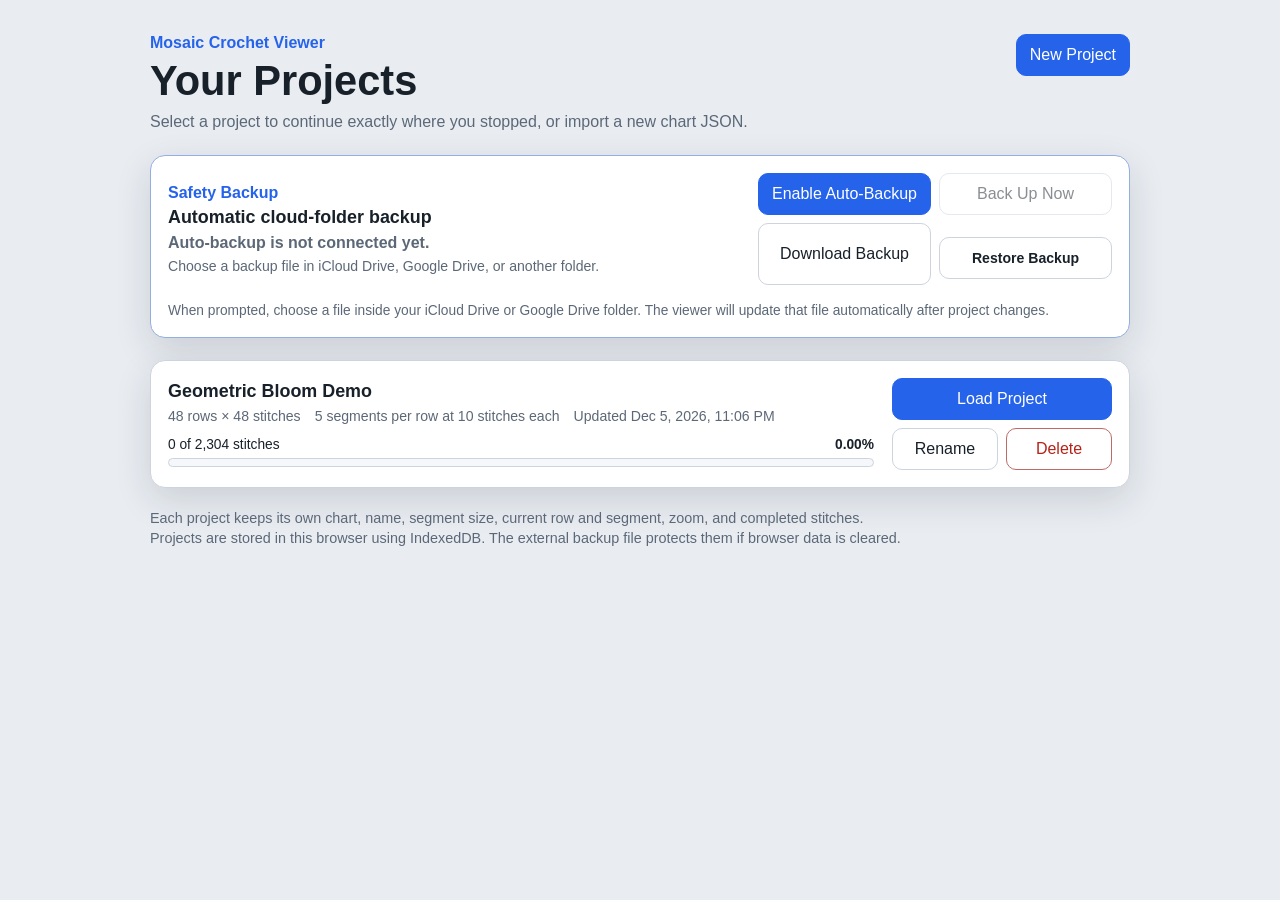
==== index.html @ dee134c7 "Add files via upload" ====
<!doctype html>
<html lang="en">
<head>
  <meta charset="utf-8">
  <meta name="viewport" content="width=device-width, initial-scale=1">
  <meta name="color-scheme" content="light dark">
  <title>Mosaic Crochet Projects</title>
  <link rel="stylesheet" href="library.css">
</head>
<body>
  <main class="library-shell">
    <header class="library-header">
      <div>
        <p class="eyebrow">Mosaic Crochet Viewer</p>
        <h1>Your Projects</h1>
        <p>Select a project to continue exactly where you stopped, or import a new chart JSON.</p>
      </div>
      <button id="newProject" class="primary" type="button">New Project</button>
    </header>


    <section class="backup-panel" aria-labelledby="backupTitle">
      <div class="backup-panel-copy">
        <p class="eyebrow">Safety Backup</p>
        <h2 id="backupTitle">Automatic cloud-folder backup</h2>
        <p id="backupStatusText">Checking backup support...</p>
        <p id="backupFileText" class="backup-file-text"></p>
      </div>

      <div class="backup-actions">
        <button id="autoBackupAction" class="primary" type="button">Enable Auto-Backup</button>
        <button id="backupNow" type="button" disabled>Back Up Now</button>
        <button id="downloadBackup" type="button">Download Backup</button>

        <label class="file-button">
          Restore Backup
          <input id="restoreBackup" type="file" accept="application/json,.json">
        </label>

        <button id="disconnectBackup" class="danger hidden" type="button">Disconnect</button>
      </div>

      <p class="backup-help">
        When prompted, choose a file inside your iCloud Drive or Google Drive folder.
        The viewer will update that file automatically after project changes.
      </p>
    </section>

    <section id="projectList" class="project-list" aria-live="polite">
      <p class="empty-state">Loading projects...</p>
    </section>

    <footer class="library-footer">
      <p>Each project keeps its own chart, name, segment size, current row and segment, zoom, and completed stitches.</p>
      <p id="storageInfo"></p>
    </footer>
  </main>

  <div id="newProjectDialog" class="dialog-backdrop hidden" role="dialog" aria-modal="true" aria-labelledby="newProjectTitle">
    <section class="dialog-card">
      <header class="dialog-header">
        <div>
          <h2 id="newProjectTitle">New Project</h2>
          <p>Choose a compatible crochet chart JSON, then name the project.</p>
        </div>
        <button id="closeNewProject" class="icon-button" type="button" aria-label="Close">×</button>
      </header>

      <label for="projectFile">Chart JSON file</label>
      <input id="projectFile" type="file" accept="application/json,.json">

      <label for="projectName">Project name</label>
      <input id="projectName" type="text" maxlength="100" placeholder="Example: Halloween blanket">

      <div id="filePreview" class="file-preview">Select a JSON file to check it.</div>

      <div class="dialog-actions">
        <button id="cancelNewProject" type="button">Cancel</button>
        <button id="createProject" class="primary" type="button" disabled>Create Project</button>
      </div>
    </section>
  </div>

  <div id="renameDialog" class="dialog-backdrop hidden" role="dialog" aria-modal="true" aria-labelledby="renameTitle">
    <section class="dialog-card small">
      <header class="dialog-header">
        <div>
          <h2 id="renameTitle">Rename Project</h2>
          <p>Change the name shown in your project list.</p>
        </div>
      </header>

      <label for="renameName">Project name</label>
      <input id="renameName" type="text" maxlength="100">

      <div class="dialog-actions">
        <button id="cancelRename" type="button">Cancel</button>
        <button id="saveRename" class="primary" type="button">Save Name</button>
      </div>
    </section>
  </div>

  <script id="embeddedStarterChart" type="application/json">{
  "schemaVersion": 2,
  "chartId": "original-geometric-bloom-demo-v1",
  "title": "Original Geometric Bloom Demo",
  "source": {
    "type": "original demo",
    "description": "Original geometric sampler created for this public repository.",
    "license": "MIT"
  },
  "dimensions": {
    "rows": 48,
    "stitchesPerRow": 48,
    "foundationRow": 0
  },
  "orientation": {
    "jsonRowOrder": "row 1 through row 48",
    "jsonStitchOrder": "stitch 1 through stitch 48",
    "chartDisplayTopRow": 48,
    "chartDisplayBottomRow": 0,
    "chartDisplayLeftStitch": 48,
    "chartDisplayRightStitch": 1
  },
  "palette": {
    "0": {
      "id": 0,
      "name": "Midnight",
      "hex": "#17324D",
      "rgb": [
        23,
        50,
        77
      ]
    },
    "1": {
      "id": 1,
      "name": "Golden Thread",
      "hex": "#E8B84A",
      "rgb": [
        232,
        184,
        74
      ]
    }
  },
  "stitchCodes": {
    "s": "single crochet (blank cell)",
    "d": "double crochet (X)",
    "b": "border stitch (BS)",
    "c": "chain"
  },
  "foundation": {
    "row": 0,
    "workingColor": "A",
    "colors": "000000000000000000000000000000000000000000000000",
    "stitches": "cccccccccccccccccccccccccccccccccccccccccccccccc"
  },
  "binaryRows": [
    "000000000000000000000000000000000000000000000000",
    "000000000000000000000000000000000000000000000000",
    "000000000000000000000000000000000000000000000000",
    "000000000000000000000000000000000000000000000000",
    "000000000000000000000001100000000000000000000000",
    "000000001000000000000000000000000000000100000000",
    "000000011100000000000000000000000000001110000000",
    "000000110110000000000001100000000000011011000000",
    "000001100011000000000011110000000000110001100000",
    "000000110110000000000111111000000000011011000000",
    "000000011100000000001110011100000000001110000000",
    "000000001000000000011100001110000000000100000000",
    "000000000000000000111000000111000000000000000000",
    "000000000000000001110000000011100000000000000000",
    "000000000000000011100001100001110000000000000000",
    "000000000000000111000011110000111000000000000000",
    "000000000000001110000111111000011100000000000000",
    "000000000000011100001110011100001110000000000000",
    "000000000000111000111101101111000111000000000000",
    "000000000001110000111001100111000011100000000000",
    "000000000011100001111101101111100001110000000000",
    "000000000111000011101111111101110000111000000000",
    "000000001110000111000111111000111000011100000000",
    "000010011100001110111111111111011100001110010000",
    "000010011100001110111111111111011100001110010000",
    "000000001110000111000111111000111000011100000000",
    "000000000111000011101111111101110000111000000000",
    "000000000011100001111101101111100001110000000000",
    "000000000001110000111001100111000011100000000000",
    "000000000000111000111101101111000111000000000000",
    "000000000000011100001110011100001110000000000000",
    "000000000000001110000111111000011100000000000000",
    "000000000000000111000011110000111000000000000000",
    "000000000000000011100001100001110000000000000000",
    "000000000000000001110000000011100000000000000000",
    "000000000000000000111000000111000000000000000000",
    "000000001000000000011100001110000000000100000000",
    "000000011100000000001110011100000000001110000000",
    "000000110110000000000111111000000000011011000000",
    "000001100011000000000011110000000000110001100000",
    "000000110110000000000001100000000000011011000000",
    "000000011100000000000000000000000000001110000000",
    "000000001000000000000000000000000000000100000000",
    "000000000000000000000001100000000000000000000000",
    "000000000000000000000000000000000000000000000000",
    "000000000000000000000000000000000000000000000000",
    "000000000000000000000000000000000000000000000000",
    "000000000000000000000000000000000000000000000000"
  ],
  "rows": [
    {
      "number": 1,
      "workingColor": "A",
      "colors": "000000000000000000000000000000000000000000000000",
      "stitches": "bssssssssssssssssssssssssssssssssssssssssssssssb"
    },
    {
      "number": 2,
      "workingColor": "B",
      "colors": "000000000000000000000000000000000000000000000000",
      "stitches": "bssssssssssssssssssssssssssssssssssssssssssssssb"
    },
    {
      "number": 3,
      "workingColor": "A",
      "colors": "000000000000000000000000000000000000000000000000",
      "stitches": "bssssssssssssssssssssssssssssssssssssssssssssssb"
    },
    {
      "number": 4,
      "workingColor": "B",
      "colors": "000000000000000000000000000000000000000000000000",
      "stitches": "bssssssssssssssssssssssssssssssssssssssssssssssb"
    },
    {
      "number": 5,
      "workingColor": "A",
      "colors": "000000000000000000000001100000000000000000000000",
      "stitches": "bssssssssssssssssssssssddssssssssssssssssssssssb"
    },
    {
      "number": 6,
      "workingColor": "B",
      "colors": "000000001000000000000000000000000000000100000000",
      "stitches": "bsssssssdssssssssssssssssssssssssssssssdsssssssb"
    },
    {
      "number": 7,
      "workingColor": "A",
      "colors": "000000011100000000000000000000000000001110000000",
      "stitches": "bssssssdddssssssssssssssssssssssssssssdddssssssb"
    },
    {
      "number": 8,
      "workingColor": "B",
      "colors": "000000110110000000000001100000000000011011000000",
      "stitches": "bsssssddsddssssssssssssddssssssssssssddsddsssssb"
    },
    {
      "number": 9,
      "workingColor": "A",
      "colors": "000001100011000000000011110000000000110001100000",
      "stitches": "bssssddsssddssssssssssddddssssssssssddsssddssssb"
    },
    {
      "number": 10,
      "workingColor": "B",
      "colors": "000000110110000000000111111000000000011011000000",
      "stitches": "bsssssddsddssssssssssddddddssssssssssddsddsssssb"
    },
    {
      "number": 11,
      "workingColor": "A",
      "colors": "000000011100000000001110011100000000001110000000",
      "stitches": "bssssssdddssssssssssdddssdddssssssssssdddssssssb"
    },
    {
      "number": 12,
      "workingColor": "B",
      "colors": "000000001000000000011100001110000000000100000000",
      "stitches": "bsssssssdssssssssssdddssssdddssssssssssdsssssssb"
    },
    {
      "number": 13,
      "workingColor": "A",
      "colors": "000000000000000000111000000111000000000000000000",
      "stitches": "bsssssssssssssssssdddssssssdddsssssssssssssssssb"
    },
    {
      "number": 14,
      "workingColor": "B",
      "colors": "000000000000000001110000000011100000000000000000",
      "stitches": "bssssssssssssssssdddssssssssdddssssssssssssssssb"
    },
    {
      "number": 15,
      "workingColor": "A",
      "colors": "000000000000000011100001100001110000000000000000",
      "stitches": "bsssssssssssssssdddssssddssssdddsssssssssssssssb"
    },
    {
      "number": 16,
      "workingColor": "B",
      "colors": "000000000000000111000011110000111000000000000000",
      "stitches": "bssssssssssssssdddssssddddssssdddssssssssssssssb"
    },
    {
      "number": 17,
      "workingColor": "A",
      "colors": "000000000000001110000111111000011100000000000000",
      "stitches": "bsssssssssssssdddssssddddddssssdddsssssssssssssb"
    },
    {
      "number": 18,
      "workingColor": "B",
      "colors": "000000000000011100001110011100001110000000000000",
      "stitches": "bssssssssssssdddssssdddssdddssssdddssssssssssssb"
    },
    {
      "number": 19,
      "workingColor": "A",
      "colors": "000000000000111000111101101111000111000000000000",
      "stitches": "bsssssssssssdddsssddddsddsddddsssdddsssssssssssb"
    },
    {
      "number": 20,
      "workingColor": "B",
      "colors": "000000000001110000111001100111000011100000000000",
      "stitches": "bssssssssssdddssssdddssddssdddssssdddssssssssssb"
    },
    {
      "number": 21,
      "workingColor": "A",
      "colors": "000000000011100001111101101111100001110000000000",
      "stitches": "bsssssssssdddssssdddddsddsdddddssssdddsssssssssb"
    },
    {
      "number": 22,
      "workingColor": "B",
      "colors": "000000000111000011101111111101110000111000000000",
      "stitches": "bssssssssdddssssdddsddddddddsdddssssdddssssssssb"
    },
    {
      "number": 23,
      "workingColor": "A",
      "colors": "000000001110000111000111111000111000011100000000",
      "stitches": "bsssssssdddssssdddsssddddddsssdddssssdddsssssssb"
    },
    {
      "number": 24,
      "workingColor": "B",
      "colors": "000010011100001110111111111111011100001110010000",
      "stitches": "bsssdssdddssssdddsddddddddddddsdddssssdddssdsssb"
    },
    {
      "number": 25,
      "workingColor": "A",
      "colors": "000010011100001110111111111111011100001110010000",
      "stitches": "bsssdssdddssssdddsddddddddddddsdddssssdddssdsssb"
    },
    {
      "number": 26,
      "workingColor": "B",
      "colors": "000000001110000111000111111000111000011100000000",
      "stitches": "bsssssssdddssssdddsssddddddsssdddssssdddsssssssb"
    },
    {
      "number": 27,
      "workingColor": "A",
      "colors": "000000000111000011101111111101110000111000000000",
      "stitches": "bssssssssdddssssdddsddddddddsdddssssdddssssssssb"
    },
    {
      "number": 28,
      "workingColor": "B",
      "colors": "000000000011100001111101101111100001110000000000",
      "stitches": "bsssssssssdddssssdddddsddsdddddssssdddsssssssssb"
    },
    {
      "number": 29,
      "workingColor": "A",
      "colors": "000000000001110000111001100111000011100000000000",
      "stitches": "bssssssssssdddssssdddssddssdddssssdddssssssssssb"
    },
    {
      "number": 30,
      "workingColor": "B",
      "colors": "000000000000111000111101101111000111000000000000",
      "stitches": "bsssssssssssdddsssddddsddsddddsssdddsssssssssssb"
    },
    {
      "number": 31,
      "workingColor": "A",
      "colors": "000000000000011100001110011100001110000000000000",
      "stitches": "bssssssssssssdddssssdddssdddssssdddssssssssssssb"
    },
    {
      "number": 32,
      "workingColor": "B",
      "colors": "000000000000001110000111111000011100000000000000",
      "stitches": "bsssssssssssssdddssssddddddssssdddsssssssssssssb"
    },
    {
      "number": 33,
      "workingColor": "A",
      "colors": "000000000000000111000011110000111000000000000000",
      "stitches": "bssssssssssssssdddssssddddssssdddssssssssssssssb"
    },
    {
      "number": 34,
      "workingColor": "B",
      "colors": "000000000000000011100001100001110000000000000000",
      "stitches": "bsssssssssssssssdddssssddssssdddsssssssssssssssb"
    },
    {
      "number": 35,
      "workingColor": "A",
      "colors": "000000000000000001110000000011100000000000000000",
      "stitches": "bssssssssssssssssdddssssssssdddssssssssssssssssb"
    },
    {
      "number": 36,
      "workingColor": "B",
      "colors": "000000000000000000111000000111000000000000000000",
      "stitches": "bsssssssssssssssssdddssssssdddsssssssssssssssssb"
    },
    {
      "number": 37,
      "workingColor": "A",
      "colors": "000000001000000000011100001110000000000100000000",
      "stitches": "bsssssssdssssssssssdddssssdddssssssssssdsssssssb"
    },
    {
      "number": 38,
      "workingColor": "B",
      "colors": "000000011100000000001110011100000000001110000000",
      "stitches": "bssssssdddssssssssssdddssdddssssssssssdddssssssb"
    },
    {
      "number": 39,
      "workingColor": "A",
      "colors": "000000110110000000000111111000000000011011000000",
      "stitches": "bsssssddsddssssssssssddddddssssssssssddsddsssssb"
    },
    {
      "number": 40,
      "workingColor": "B",
      "colors": "000001100011000000000011110000000000110001100000",
      "stitches": "bssssddsssddssssssssssddddssssssssssddsssddssssb"
    },
    {
      "number": 41,
      "workingColor": "A",
      "colors": "000000110110000000000001100000000000011011000000",
      "stitches": "bsssssddsddssssssssssssddssssssssssssddsddsssssb"
    },
    {
      "number": 42,
      "workingColor": "B",
      "colors": "000000011100000000000000000000000000001110000000",
      "stitches": "bssssssdddssssssssssssssssssssssssssssdddssssssb"
    },
    {
      "number": 43,
      "workingColor": "A",
      "colors": "000000001000000000000000000000000000000100000000",
      "stitches": "bsssssssdssssssssssssssssssssssssssssssdsssssssb"
    },
    {
      "number": 44,
      "workingColor": "B",
      "colors": "000000000000000000000001100000000000000000000000",
      "stitches": "bssssssssssssssssssssssddssssssssssssssssssssssb"
    },
    {
      "number": 45,
      "workingColor": "A",
      "colors": "000000000000000000000000000000000000000000000000",
      "stitches": "bssssssssssssssssssssssssssssssssssssssssssssssb"
    },
    {
      "number": 46,
      "workingColor": "B",
      "colors": "000000000000000000000000000000000000000000000000",
      "stitches": "bssssssssssssssssssssssssssssssssssssssssssssssb"
    },
    {
      "number": 47,
      "workingColor": "A",
      "colors": "000000000000000000000000000000000000000000000000",
      "stitches": "bssssssssssssssssssssssssssssssssssssssssssssssb"
    },
    {
      "number": 48,
      "workingColor": "B",
      "colors": "000000000000000000000000000000000000000000000000",
      "stitches": "bssssssssssssssssssssssssssssssssssssssssssssssb"
    }
  ]
}</script>
  <script src="project-store.js"></script>
  <script src="library.js"></script>
</body>
</html>
---- library.css ----
:root {
  color-scheme: light dark;
  --page: #e9edf2;
  --panel: #ffffff;
  --panel-soft: #f5f7fa;
  --text: #18202a;
  --muted: #5c6877;
  --border: #ccd4de;
  --accent: #2563eb;
  --accent-text: #ffffff;
  --danger: #b42318;
  --shadow: 0 12px 36px rgba(20, 30, 45, 0.14);
  --backdrop: rgba(8, 14, 23, 0.72);
}

* { box-sizing: border-box; }
html, body { min-height: 100%; margin: 0; }
body {
  background: var(--page);
  color: var(--text);
  font-family: Inter, ui-sans-serif, -apple-system, BlinkMacSystemFont, "Segoe UI", sans-serif;
}
button, input { font: inherit; }
button {
  min-height: 42px;
  border: 1px solid var(--border);
  border-radius: 10px;
  background: var(--panel);
  color: var(--text);
  padding: 8px 13px;
  cursor: pointer;
}
button:hover:not(:disabled) { filter: brightness(0.97); }
button:disabled { cursor: not-allowed; opacity: 0.5; }
button.primary { border-color: var(--accent); background: var(--accent); color: var(--accent-text); }
button.danger { border-color: color-mix(in srgb, var(--danger) 60%, var(--border)); color: var(--danger); }
button:focus-visible, input:focus-visible { outline: 3px solid color-mix(in srgb, var(--accent) 42%, transparent); outline-offset: 2px; }

.library-shell { width: min(980px, calc(100% - 32px)); margin: 0 auto; padding: 34px 0; }
.library-header {
  display: flex;
  align-items: flex-start;
  justify-content: space-between;
  gap: 24px;
  margin-bottom: 24px;
}
.eyebrow { margin: 0 0 5px; color: var(--accent); font-weight: 700; }
h1 { margin: 0; font-size: clamp(1.8rem, 4vw, 2.6rem); }
.library-header p:not(.eyebrow) { margin: 8px 0 0; max-width: 650px; color: var(--muted); }
.project-list { display: grid; gap: 13px; }
.project-card {
  display: grid;
  grid-template-columns: minmax(0, 1fr) auto;
  gap: 18px;
  align-items: center;
  padding: 17px;
  border: 1px solid var(--border);
  border-radius: 15px;
  background: var(--panel);
  box-shadow: var(--shadow);
}
.project-card h2 { margin: 0; font-size: 1.12rem; }
.project-meta { display: flex; flex-wrap: wrap; gap: 5px 14px; margin-top: 6px; color: var(--muted); font-size: 0.88rem; }
.progress-line { display: flex; justify-content: space-between; gap: 12px; margin-top: 13px; font-size: 0.86rem; }
.progress-track { height: 9px; margin-top: 6px; overflow: hidden; border: 1px solid var(--border); border-radius: 999px; background: var(--panel-soft); }
.progress-bar { width: 0; height: 100%; background: var(--accent); }
.card-actions { display: grid; grid-template-columns: 1fr 1fr; gap: 8px; min-width: 220px; }
.card-actions .load { grid-column: 1 / -1; }
.empty-state { padding: 34px; border: 1px dashed var(--border); border-radius: 15px; text-align: center; color: var(--muted); background: var(--panel); }
.library-footer { margin-top: 22px; color: var(--muted); font-size: 0.9rem; }
.library-footer p { margin: 4px 0; }

.dialog-backdrop { position: fixed; inset: 0; z-index: 20; display: grid; place-items: center; padding: 20px; background: var(--backdrop); }
.dialog-backdrop.hidden { display: none; }
.dialog-card { width: min(650px, 100%); max-height: calc(100vh - 40px); overflow-y: auto; padding: 19px; border: 1px solid var(--border); border-radius: 16px; background: var(--panel); box-shadow: 0 24px 80px rgba(0,0,0,0.38); }
.dialog-card.small { width: min(470px, 100%); }
.dialog-header { display: flex; justify-content: space-between; align-items: flex-start; gap: 18px; margin-bottom: 16px; }
.dialog-header h2 { margin: 0; }
.dialog-header p { margin: 5px 0 0; color: var(--muted); }
.icon-button { min-width: 42px; padding: 4px 10px; font-size: 1.35rem; }
label { display: block; margin: 14px 0 6px; color: var(--muted); font-size: 0.88rem; font-weight: 650; }
input[type="text"], input[type="file"] { width: 100%; min-height: 44px; border: 1px solid var(--border); border-radius: 10px; background: var(--panel); color: var(--text); padding: 9px 11px; }
.file-preview { margin-top: 14px; padding: 13px; border: 1px solid var(--border); border-radius: 11px; background: var(--panel-soft); color: var(--muted); line-height: 1.45; }
.file-preview.valid { border-color: color-mix(in srgb, #16a34a 58%, var(--border)); color: var(--text); }
.file-preview.invalid { border-color: color-mix(in srgb, var(--danger) 58%, var(--border)); color: var(--danger); }
.dialog-actions { display: flex; justify-content: flex-end; flex-wrap: wrap; gap: 8px; margin-top: 18px; }

@media (max-width: 700px) {
  .library-header { flex-direction: column; }
  .project-card { grid-template-columns: 1fr; }
  .card-actions { min-width: 0; }
}
@media (max-width: 430px) {
  .card-actions { grid-template-columns: 1fr; }
  .card-actions .load { grid-column: auto; }
}
@media (prefers-color-scheme: dark) {
  :root {
    --page: #10151c;
    --panel: #19212b;
    --panel-soft: #222c38;
    --text: #edf2f8;
    --muted: #aab6c5;
    --border: #3a4656;
    --accent: #78a7ff;
    --accent-text: #08111e;
    --danger: #ff9088;
    --shadow: 0 12px 40px rgba(0,0,0,0.35);
    --backdrop: rgba(0,0,0,0.78);
  }
}


.hidden { display: none !important; }

.file-button {
  position: relative;
  display: inline-flex;
  align-items: center;
  justify-content: center;
  min-height: 42px;
  border: 1px solid var(--border);
  border-radius: 10px;
  background: var(--panel);
  color: var(--text);
  padding: 8px 13px;
  cursor: pointer;
}

.file-button:hover {
  filter: brightness(0.97);
}

.file-button input {
  position: absolute;
  width: 1px;
  height: 1px;
  opacity: 0;
  pointer-events: none;
}

.backup-panel {
  display: grid;
  grid-template-columns: minmax(0, 1fr) auto;
  gap: 16px 22px;
  align-items: center;
  margin-bottom: 22px;
  padding: 17px;
  border: 1px solid color-mix(in srgb, var(--accent) 34%, var(--border));
  border-radius: 15px;
  background: var(--panel);
  box-shadow: var(--shadow);
}

.backup-panel h2 {
  margin: 0;
  font-size: 1.12rem;
}

.backup-panel-copy > p:not(.eyebrow) {
  margin: 6px 0 0;
}

.backup-status-text {
  color: var(--muted);
  font-weight: 650;
}

.backup-status-text.success {
  color: #15803d;
}

.backup-status-text.warning {
  color: var(--danger);
}

.backup-file-text {
  overflow-wrap: anywhere;
  color: var(--muted);
  font-size: 0.88rem;
}

.backup-actions {
  display: grid;
  grid-template-columns: repeat(2, minmax(140px, 1fr));
  gap: 8px;
  min-width: 330px;
}

.backup-help {
  grid-column: 1 / -1;
  margin: 0;
  color: var(--muted);
  font-size: 0.86rem;
  line-height: 1.4;
}

@media (max-width: 760px) {
  .backup-panel {
    grid-template-columns: 1fr;
  }

  .backup-actions {
    min-width: 0;
  }
}

@media (max-width: 470px) {
  .backup-actions {
    grid-template-columns: 1fr;
  }
}

@media (prefers-color-scheme: dark) {
  .backup-status-text.success {
    color: #86efac;
  }
}
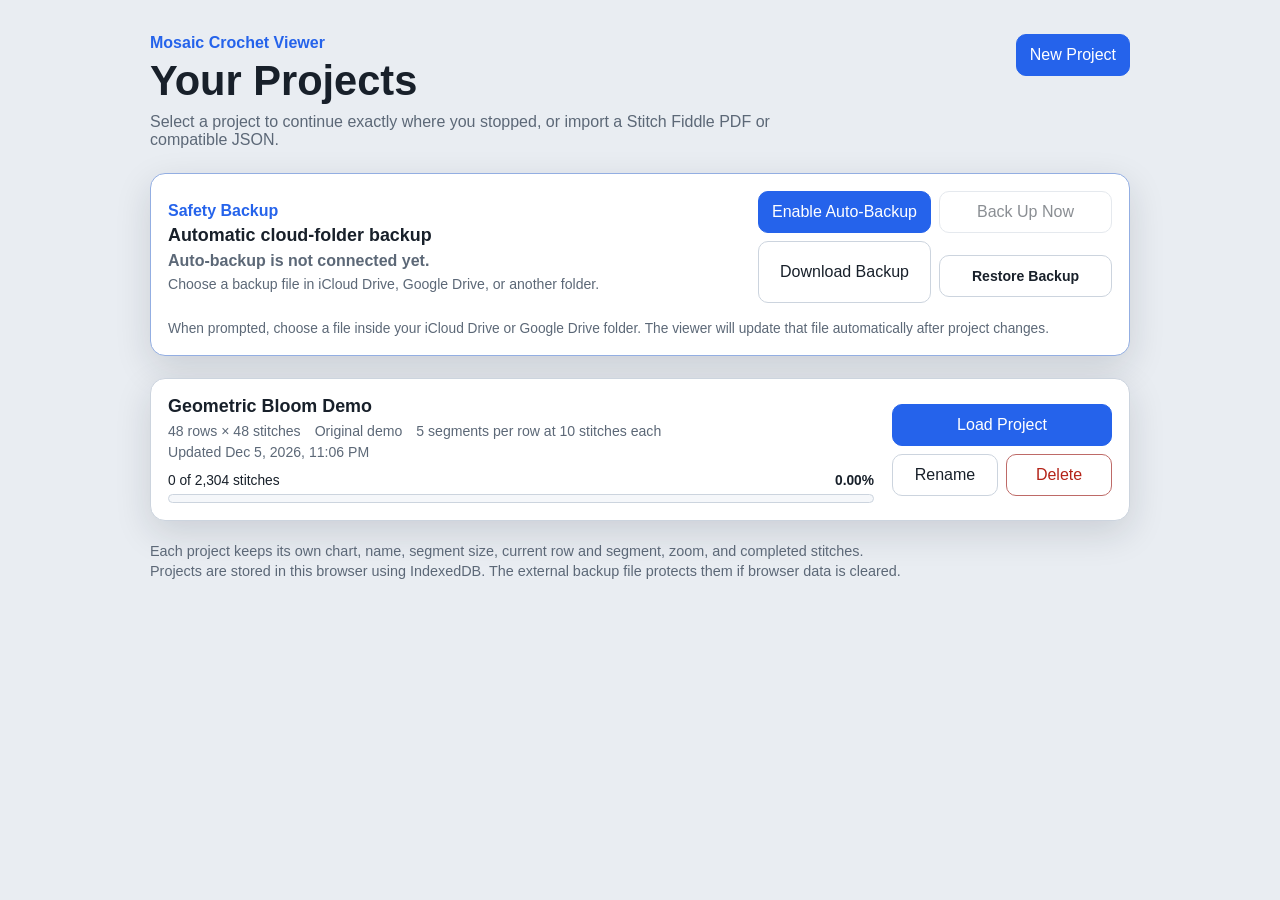
==== commit ec169a4d: "Add files via upload" ====
--- a/index.html
+++ b/index.html
@@ -5,7 +5,7 @@
   <meta name="viewport" content="width=device-width, initial-scale=1">
   <meta name="color-scheme" content="light dark">
   <title>Mosaic Crochet Projects</title>
-  <link rel="stylesheet" href="library.css">
+  <link rel="stylesheet" href="library.css?v=3">
 </head>
 <body>
   <main class="library-shell">
@@ -13,7 +13,7 @@
       <div>
         <p class="eyebrow">Mosaic Crochet Viewer</p>
         <h1>Your Projects</h1>
-        <p>Select a project to continue exactly where you stopped, or import a new chart JSON.</p>
+        <p>Select a project to continue exactly where you stopped, or import a Stitch Fiddle PDF or compatible JSON.</p>
       </div>
       <button id="newProject" class="primary" type="button">New Project</button>
     </header>
@@ -61,18 +61,31 @@
       <header class="dialog-header">
         <div>
           <h2 id="newProjectTitle">New Project</h2>
-          <p>Choose a compatible crochet chart JSON, then name the project.</p>
+          <p>Choose a default two-color Stitch Fiddle mosaic PDF or a compatible chart JSON, then name the project.</p>
         </div>
         <button id="closeNewProject" class="icon-button" type="button" aria-label="Close">×</button>
       </header>
 
-      <label for="projectFile">Chart JSON file</label>
-      <input id="projectFile" type="file" accept="application/json,.json">
+      <div class="import-format-grid" aria-label="Supported chart formats">
+        <div class="import-format">
+          <strong>Stitch Fiddle PDF</strong>
+          <span>Use the free default PDF export. It is converted privately on this device.</span>
+        </div>
+        <div class="import-format">
+          <strong>Compatible JSON</strong>
+          <span>Use charts already converted for this viewer.</span>
+        </div>
+      </div>
+
+      <label for="projectFile">PDF or JSON chart file</label>
+      <input id="projectFile" type="file" accept="application/pdf,application/json,.pdf,.json">
 
       <label for="projectName">Project name</label>
       <input id="projectName" type="text" maxlength="100" placeholder="Example: Halloween blanket">
 
-      <div id="filePreview" class="file-preview">Select a JSON file to check it.</div>
+      <div id="filePreview" class="file-preview" aria-live="polite">Select a PDF or JSON file to check it.</div>
+
+      <button id="downloadConvertedJson" class="hidden" type="button">Download Converted JSON</button>
 
       <div class="dialog-actions">
         <button id="cancelNewProject" type="button">Cancel</button>
@@ -497,7 +510,9 @@
     }
   ]
 }</script>
-  <script src="project-store.js"></script>
-  <script src="library.js"></script>
+  <script src="vendor/pako_inflate.min.js?v=3"></script>
+  <script src="stitch-fiddle-pdf.js?v=3"></script>
+  <script src="project-store.js?v=3"></script>
+  <script src="library.js?v=3"></script>
 </body>
 </html>
--- a/library.css
+++ b/library.css
@@ -216,3 +216,74 @@
     color: #86efac;
   }
 }
+
+.import-format-grid {
+  display: grid;
+  grid-template-columns: repeat(2, minmax(0, 1fr));
+  gap: 10px;
+  margin: 4px 0 16px;
+}
+
+.import-format {
+  padding: 12px;
+  border: 1px solid var(--border);
+  border-radius: 11px;
+  background: var(--panel-soft);
+}
+
+.import-format strong,
+.import-format span {
+  display: block;
+}
+
+.import-format span {
+  margin-top: 4px;
+  color: var(--muted);
+  font-size: 0.84rem;
+  line-height: 1.35;
+}
+
+.file-preview.processing {
+  position: relative;
+  padding-left: 46px;
+  color: var(--text);
+}
+
+.processing-spinner {
+  position: absolute;
+  left: 15px;
+  top: 18px;
+  width: 20px;
+  height: 20px;
+  border: 3px solid var(--border);
+  border-top-color: var(--accent);
+  border-radius: 50%;
+  animation: import-spin 0.85s linear infinite;
+}
+
+.privacy-note {
+  display: inline-block;
+  margin-top: 5px;
+  color: var(--muted);
+  font-size: 0.84rem;
+}
+
+#downloadConvertedJson {
+  margin-top: 10px;
+}
+
+@keyframes import-spin {
+  to { transform: rotate(360deg); }
+}
+
+@media (max-width: 520px) {
+  .import-format-grid {
+    grid-template-columns: 1fr;
+  }
+}
+
+@media (prefers-reduced-motion: reduce) {
+  .processing-spinner {
+    animation: none;
+  }
+}
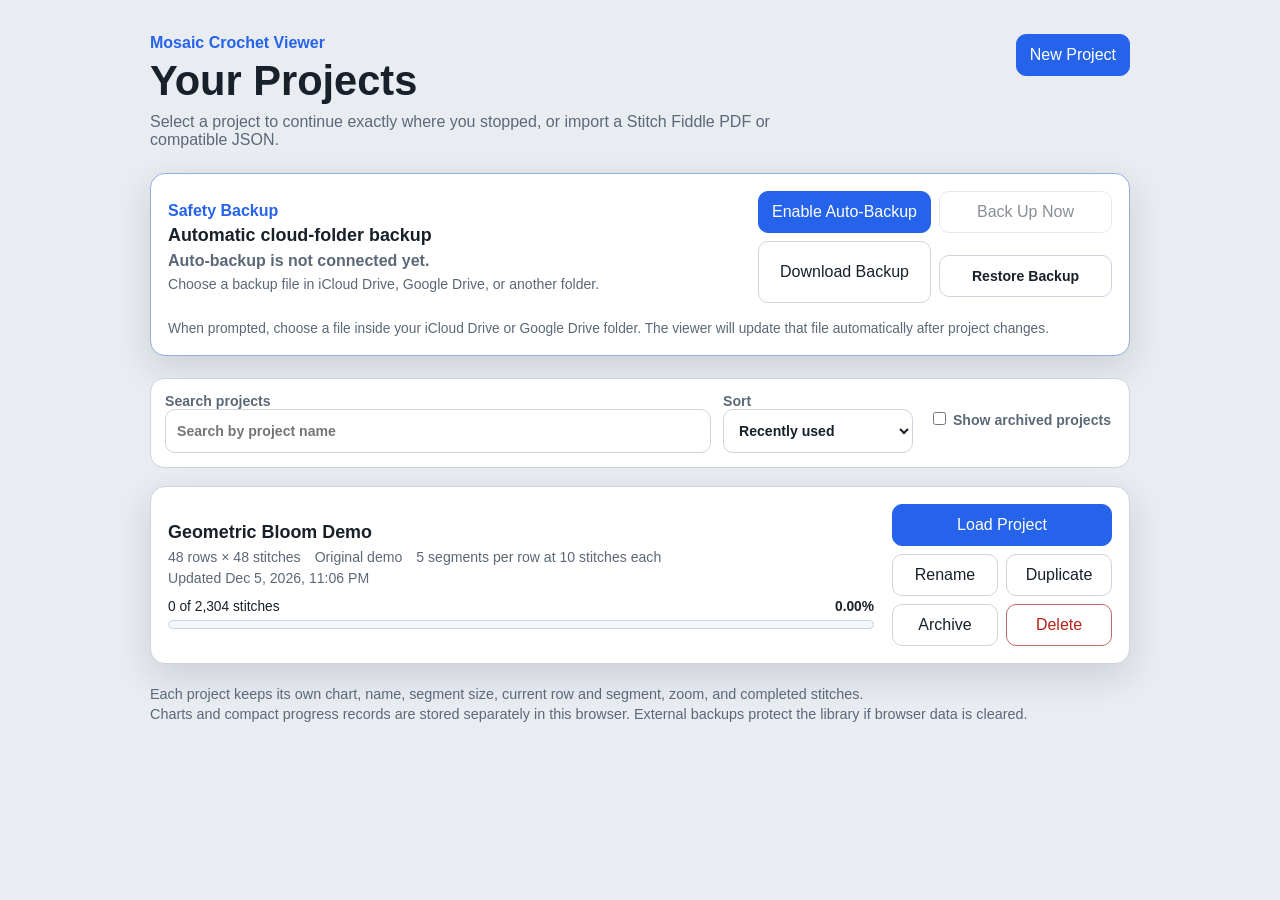
==== commit dd09a153: "Add files via upload" ====
--- a/index.html
+++ b/index.html
@@ -4,8 +4,13 @@
   <meta charset="utf-8">
   <meta name="viewport" content="width=device-width, initial-scale=1">
   <meta name="color-scheme" content="light dark">
+  <meta name="theme-color" content="#7c3aed">
+  <meta name="apple-mobile-web-app-capable" content="yes">
+  <meta name="apple-mobile-web-app-status-bar-style" content="default">
+  <link rel="manifest" href="manifest.webmanifest">
+  <link rel="apple-touch-icon" href="icons/apple-touch-icon.png">
   <title>Mosaic Crochet Projects</title>
-  <link rel="stylesheet" href="library.css?v=3">
+  <link rel="stylesheet" href="library.css?v=4">
 </head>
 <body>
   <main class="library-shell">
@@ -37,6 +42,7 @@
           <input id="restoreBackup" type="file" accept="application/json,.json">
         </label>
 
+        <button id="undoRestore" class="hidden" type="button">Undo Last Restore</button>
         <button id="disconnectBackup" class="danger hidden" type="button">Disconnect</button>
       </div>
 
@@ -44,6 +50,25 @@
         When prompted, choose a file inside your iCloud Drive or Google Drive folder.
         The viewer will update that file automatically after project changes.
       </p>
+    </section>
+
+    <section class="library-tools" aria-label="Project filters">
+      <label>
+        Search projects
+        <input id="projectSearch" type="search" placeholder="Search by project name">
+      </label>
+      <label>
+        Sort
+        <select id="projectSort">
+          <option value="recent">Recently used</option>
+          <option value="name">Project name</option>
+          <option value="progress">Progress</option>
+        </select>
+      </label>
+      <label class="check-row compact-check">
+        <input id="showArchived" type="checkbox">
+        Show archived projects
+      </label>
     </section>
 
     <section id="projectList" class="project-list" aria-live="polite">
@@ -85,11 +110,57 @@
 
       <div id="filePreview" class="file-preview" aria-live="polite">Select a PDF or JSON file to check it.</div>
 
+      <section id="importPreviewPanel" class="import-preview-panel hidden" aria-labelledby="importPreviewTitle">
+        <div class="import-preview-heading">
+          <div>
+            <h3 id="importPreviewTitle">Import preview</h3>
+            <p>Confirm the orientation and colors before creating the project.</p>
+          </div>
+          <span id="importerVersion" class="version-badge"></span>
+        </div>
+
+        <div class="preview-canvas-wrap">
+          <canvas id="importPreviewCanvas" width="480" height="360" aria-label="Preview of imported crochet chart"></canvas>
+        </div>
+
+        <div class="preview-actions">
+          <button id="flipImport" type="button">Flip Horizontally</button>
+          <button id="swapImportColors" type="button">Swap Colors</button>
+          <button id="copyDiagnostics" type="button">Copy Diagnostics</button>
+        </div>
+        <pre id="importDiagnostics" class="import-diagnostics"></pre>
+      </section>
+
       <button id="downloadConvertedJson" class="hidden" type="button">Download Converted JSON</button>
 
       <div class="dialog-actions">
         <button id="cancelNewProject" type="button">Cancel</button>
         <button id="createProject" class="primary" type="button" disabled>Create Project</button>
+      </div>
+    </section>
+  </div>
+
+  <div id="restoreDialog" class="dialog-backdrop hidden" role="dialog" aria-modal="true" aria-labelledby="restoreTitle">
+    <section class="dialog-card restore-card">
+      <header class="dialog-header">
+        <div>
+          <h2 id="restoreTitle">Restore Library Backup</h2>
+          <p id="restoreSummary">Review the projects in this backup.</p>
+        </div>
+        <button id="closeRestoreDialog" class="icon-button" type="button" aria-label="Close">×</button>
+      </header>
+
+      <div id="restoreProjectList" class="restore-project-list"></div>
+
+      <div class="restore-warning">
+        <strong>Merge</strong> keeps current projects and imports the backup with new IDs when needed.
+        <strong>Replace</strong> saves a recovery copy, then replaces the current library.
+      </div>
+
+      <div class="dialog-actions restore-actions">
+        <button id="cancelRestore" type="button">Cancel</button>
+        <button id="mergeRestore" type="button">Merge Libraries</button>
+        <button id="replaceRestore" class="danger" type="button">Replace Library</button>
       </div>
     </section>
   </div>
@@ -510,9 +581,10 @@
     }
   ]
 }</script>
-  <script src="vendor/pako_inflate.min.js?v=3"></script>
-  <script src="stitch-fiddle-pdf.js?v=3"></script>
-  <script src="project-store.js?v=3"></script>
-  <script src="library.js?v=3"></script>
+  <script src="vendor/pako_inflate.min.js?v=4"></script>
+  <script src="stitch-fiddle-pdf.js?v=4"></script>
+  <script src="project-store.js?v=4"></script>
+  <script src="library.js?v=4"></script>
+  <script src="pwa.js?v=4"></script>
 </body>
 </html>
--- a/library.css
+++ b/library.css
@@ -287,3 +287,261 @@
     animation: none;
   }
 }
+
+
+/* Stability & Mobile release additions */
+select,
+input[type="search"],
+input[type="color"] {
+  font: inherit;
+}
+
+select,
+input[type="search"] {
+  width: 100%;
+  min-height: 44px;
+  border: 1px solid var(--border);
+  border-radius: 10px;
+  background: var(--panel);
+  color: var(--text);
+  padding: 9px 11px;
+}
+
+select:focus-visible,
+input[type="search"]:focus-visible {
+  outline: 3px solid color-mix(in srgb, var(--accent) 42%, transparent);
+  outline-offset: 2px;
+}
+
+.library-tools {
+  display: grid;
+  grid-template-columns: minmax(220px, 1fr) 190px auto;
+  align-items: end;
+  gap: 12px;
+  margin-bottom: 18px;
+  padding: 14px;
+  border: 1px solid var(--border);
+  border-radius: 14px;
+  background: var(--panel);
+}
+
+.library-tools label {
+  margin: 0;
+}
+
+.compact-check {
+  min-height: 44px;
+  margin: 0;
+  padding: 0 4px;
+  white-space: nowrap;
+}
+
+.project-card.archived {
+  opacity: 0.72;
+  border-style: dashed;
+}
+
+.project-heading-row {
+  display: flex;
+  flex-wrap: wrap;
+  align-items: center;
+  gap: 8px;
+}
+
+.archive-badge,
+.version-badge {
+  display: inline-flex;
+  align-items: center;
+  min-height: 26px;
+  border: 1px solid color-mix(in srgb, var(--accent) 42%, var(--border));
+  border-radius: 999px;
+  background: color-mix(in srgb, var(--accent) 10%, var(--panel));
+  color: var(--accent);
+  padding: 3px 8px;
+  font-size: 0.76rem;
+  font-weight: 700;
+}
+
+.import-preview-panel {
+  margin-top: 14px;
+  padding: 14px;
+  border: 1px solid var(--border);
+  border-radius: 12px;
+  background: var(--panel-soft);
+}
+
+.import-preview-heading {
+  display: flex;
+  align-items: flex-start;
+  justify-content: space-between;
+  gap: 12px;
+  margin-bottom: 11px;
+}
+
+.import-preview-heading h3 {
+  margin: 0;
+  font-size: 1rem;
+}
+
+.import-preview-heading p {
+  margin: 4px 0 0;
+  color: var(--muted);
+  font-size: 0.84rem;
+}
+
+.preview-canvas-wrap {
+  display: grid;
+  place-items: center;
+  overflow: hidden;
+  min-height: 220px;
+  border: 1px solid var(--border);
+  border-radius: 10px;
+  background: #111827;
+}
+
+#importPreviewCanvas {
+  display: block;
+  max-width: 100%;
+}
+
+.preview-actions {
+  display: flex;
+  flex-wrap: wrap;
+  gap: 8px;
+  margin-top: 10px;
+}
+
+.import-diagnostics {
+  max-height: 180px;
+  overflow: auto;
+  margin: 10px 0 0;
+  border: 1px solid var(--border);
+  border-radius: 9px;
+  background: var(--panel);
+  color: var(--muted);
+  padding: 10px;
+  font-size: 0.75rem;
+  line-height: 1.35;
+  white-space: pre-wrap;
+  overflow-wrap: anywhere;
+}
+
+.restore-card {
+  width: min(760px, 100%);
+}
+
+.restore-project-list {
+  display: grid;
+  gap: 8px;
+  max-height: 320px;
+  overflow-y: auto;
+}
+
+.restore-project-item {
+  display: grid;
+  gap: 3px;
+  padding: 10px 12px;
+  border: 1px solid var(--border);
+  border-radius: 10px;
+  background: var(--panel-soft);
+}
+
+.restore-project-item span {
+  color: var(--muted);
+  font-size: 0.84rem;
+}
+
+.restore-warning {
+  margin-top: 14px;
+  padding: 12px;
+  border: 1px solid color-mix(in srgb, var(--accent) 42%, var(--border));
+  border-radius: 10px;
+  background: color-mix(in srgb, var(--accent) 8%, var(--panel));
+  color: var(--muted);
+  font-size: 0.86rem;
+  line-height: 1.45;
+}
+
+.restore-actions {
+  justify-content: space-between;
+}
+
+@media (max-width: 760px) {
+  .library-tools {
+    grid-template-columns: 1fr 1fr;
+  }
+
+  .compact-check {
+    grid-column: 1 / -1;
+  }
+}
+
+@media (max-width: 520px) {
+  .library-shell {
+    width: min(100% - 20px, 980px);
+    padding: 18px 0 32px;
+  }
+
+  .library-tools {
+    grid-template-columns: 1fr;
+  }
+
+  .compact-check {
+    grid-column: auto;
+  }
+
+  .import-preview-heading {
+    flex-direction: column;
+  }
+
+  .preview-actions,
+  .restore-actions {
+    display: grid;
+    grid-template-columns: 1fr;
+  }
+
+  .dialog-backdrop {
+    padding: 8px;
+  }
+
+  .dialog-card {
+    max-height: calc(100dvh - 16px);
+    padding: 15px;
+  }
+}
+
+
+.pwa-update-banner {
+  position: fixed;
+  z-index: 100;
+  right: 14px;
+  bottom: calc(14px + env(safe-area-inset-bottom));
+  left: auto;
+  display: flex;
+  align-items: center;
+  gap: 12px;
+  max-width: min(420px, calc(100% - 28px));
+  border: 1px solid var(--border);
+  border-radius: 12px;
+  background: var(--panel);
+  color: var(--text);
+  padding: 10px 12px;
+  box-shadow: 0 12px 38px rgba(0, 0, 0, 0.24);
+}
+
+.pwa-update-banner span {
+  flex: 1;
+}
+
+.pwa-update-banner button {
+  min-height: 36px;
+}
+
+@media (max-width: 600px) {
+  .pwa-update-banner {
+    right: 8px;
+    bottom: calc(86px + env(safe-area-inset-bottom));
+    left: 8px;
+    max-width: none;
+  }
+}
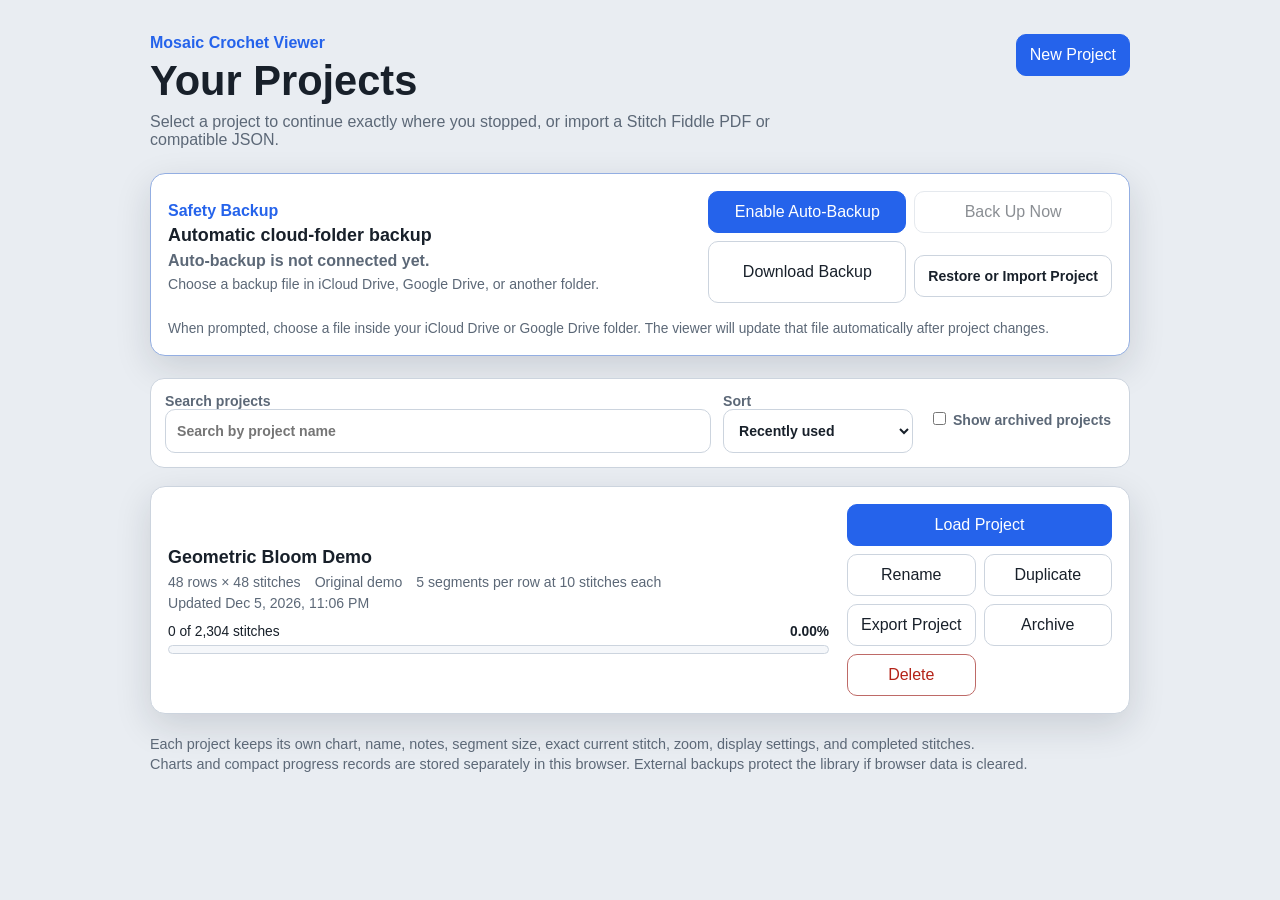
==== commit 7db92d89: "Add files via upload" ====
--- a/index.html
+++ b/index.html
@@ -10,7 +10,7 @@
   <link rel="manifest" href="manifest.webmanifest">
   <link rel="apple-touch-icon" href="icons/apple-touch-icon.png">
   <title>Mosaic Crochet Projects</title>
-  <link rel="stylesheet" href="library.css?v=4">
+  <link rel="stylesheet" href="library.css?v=6">
 </head>
 <body>
   <main class="library-shell">
@@ -38,7 +38,7 @@
         <button id="downloadBackup" type="button">Download Backup</button>
 
         <label class="file-button">
-          Restore Backup
+          Restore or Import Project
           <input id="restoreBackup" type="file" accept="application/json,.json">
         </label>
 
@@ -76,7 +76,7 @@
     </section>
 
     <footer class="library-footer">
-      <p>Each project keeps its own chart, name, segment size, current row and segment, zoom, and completed stitches.</p>
+      <p>Each project keeps its own chart, name, notes, segment size, exact current stitch, zoom, display settings, and completed stitches.</p>
       <p id="storageInfo"></p>
     </footer>
   </main>
@@ -144,17 +144,25 @@
     <section class="dialog-card restore-card">
       <header class="dialog-header">
         <div>
-          <h2 id="restoreTitle">Restore Library Backup</h2>
-          <p id="restoreSummary">Review the projects in this backup.</p>
+          <h2 id="restoreTitle">Restore or Import Projects</h2>
+          <p id="restoreSummary">Review and select the projects in this file.</p>
         </div>
         <button id="closeRestoreDialog" class="icon-button" type="button" aria-label="Close">×</button>
       </header>
 
+      <div class="restore-selection-toolbar">
+        <span id="restoreSelectedCount">0 projects selected</span>
+        <div>
+          <button id="selectAllRestore" type="button">Select All</button>
+          <button id="clearRestoreSelection" type="button">Clear Selection</button>
+        </div>
+      </div>
+
       <div id="restoreProjectList" class="restore-project-list"></div>
 
       <div class="restore-warning">
-        <strong>Merge</strong> keeps current projects and imports the backup with new IDs when needed.
-        <strong>Replace</strong> saves a recovery copy, then replaces the current library.
+        Choose the projects to restore. <strong>Merge</strong> keeps current projects and imports the selected items with new IDs when needed.
+        <strong>Replace</strong> saves a recovery copy, then replaces the current library with only the selected projects.
       </div>
 
       <div class="dialog-actions restore-actions">
@@ -581,10 +589,10 @@
     }
   ]
 }</script>
-  <script src="vendor/pako_inflate.min.js?v=4"></script>
-  <script src="stitch-fiddle-pdf.js?v=4"></script>
-  <script src="project-store.js?v=4"></script>
-  <script src="library.js?v=4"></script>
-  <script src="pwa.js?v=4"></script>
+  <script src="vendor/pako_inflate.min.js?v=6"></script>
+  <script src="stitch-fiddle-pdf.js?v=6"></script>
+  <script src="project-store.js?v=6"></script>
+  <script src="library.js?v=6"></script>
+  <script src="pwa.js?v=6"></script>
 </body>
 </html>
--- a/library.css
+++ b/library.css
@@ -545,3 +545,63 @@
     max-width: none;
   }
 }
+
+/* Selective project restore */
+.restore-selection-toolbar {
+  display: flex;
+  align-items: center;
+  justify-content: space-between;
+  gap: 10px;
+  margin-bottom: 9px;
+}
+
+.restore-selection-toolbar > span {
+  color: var(--muted);
+  font-size: 0.86rem;
+  font-weight: 650;
+}
+
+.restore-selection-toolbar > div {
+  display: flex;
+  flex-wrap: wrap;
+  gap: 7px;
+}
+
+.restore-project-item.selectable {
+  grid-template-columns: auto minmax(0, 1fr);
+  align-items: center;
+  cursor: pointer;
+}
+
+.restore-project-item.selectable input {
+  width: 20px;
+  height: 20px;
+  margin: 0;
+}
+
+.restore-project-copy {
+  display: grid;
+  gap: 3px;
+}
+
+@media (max-width: 520px) {
+  .restore-selection-toolbar {
+    align-items: stretch;
+    flex-direction: column;
+  }
+
+  .restore-selection-toolbar > div {
+    display: grid;
+    grid-template-columns: 1fr 1fr;
+  }
+}
+
+.restore-project-copy > strong {
+  color: var(--text);
+  font-size: 0.95rem;
+}
+
+.restore-project-copy > span {
+  color: var(--muted);
+  font-size: 0.84rem;
+}
